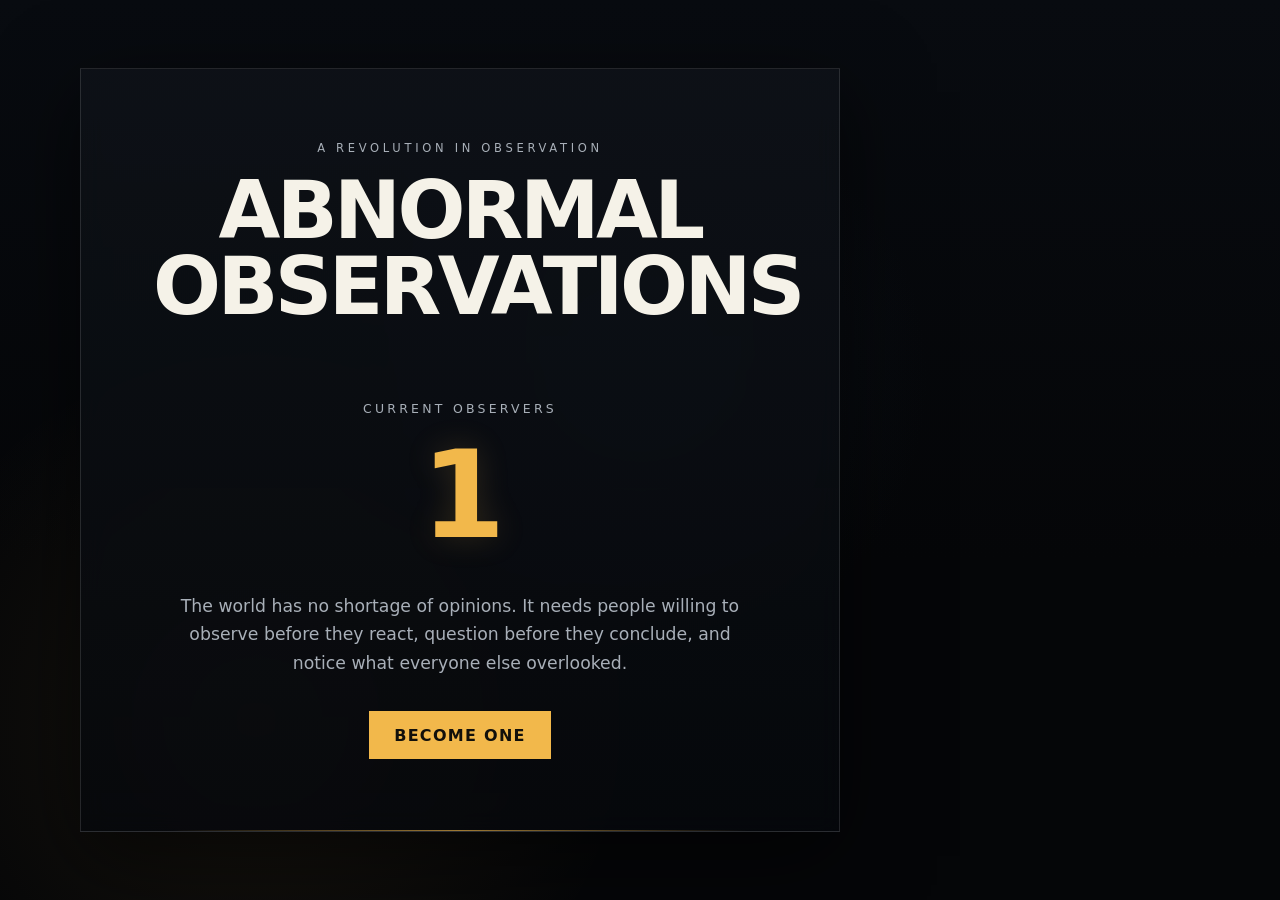
==== index.html @ d32c015a "Initial website" ====
<!doctype html>
<html lang="en">
<head>
  <meta charset="utf-8">
  <meta name="viewport" content="width=device-width, initial-scale=1">
  <meta name="description" content="Abnormal Observations — become one of the Observers.">
  <title>Abnormal Observations</title>
  <link rel="stylesheet" href="styles.css">
</head>
<body>
  <main class="hero">
    <div class="site-shell">
      <section class="hero-card" aria-labelledby="brand-title">
        <p class="eyebrow">A revolution in observation</p>
        <h1 id="brand-title" class="brand">Abnormal<br>Observations</h1>

        <p class="count-label">Current Observers</p>
        <p class="count" data-observer-count>1</p>

        <p class="hero-copy">
          The world has no shortage of opinions. It needs people willing to
          observe before they react, question before they conclude, and notice
          what everyone else overlooked.
        </p>

        <div class="button-row">
          <button class="btn" type="button" data-join>Become One</button>
        </div>

        <div class="observer-result" data-observer-result>
          <div>You are now</div>
          <div class="observer-number">Observer <span data-observer-number></span></div>
          <div class="button-row">
            <a class="btn" href="begin.html">Begin Observing</a>
          </div>
        </div>
      </section>
    </div>
  </main>

  <script src="config.js"></script>
  <script src="app.js"></script>
</body>
</html>
---- styles.css ----
:root {
  --bg: #050608;
  --panel: rgba(12, 16, 22, 0.82);
  --text: #f5f2e8;
  --muted: #a8afb8;
  --accent: #f2b84b;
  --accent-soft: rgba(242, 184, 75, 0.18);
  --line: rgba(255, 255, 255, 0.12);
  --shadow: 0 24px 80px rgba(0, 0, 0, 0.55);
}

* { box-sizing: border-box; }

html { scroll-behavior: smooth; }

body {
  margin: 0;
  min-height: 100vh;
  color: var(--text);
  background:
    radial-gradient(circle at 50% 42%, rgba(25, 47, 70, 0.20), transparent 35%),
    radial-gradient(circle at 20% 80%, rgba(242, 184, 75, 0.08), transparent 30%),
    linear-gradient(180deg, #080b10 0%, var(--bg) 62%);
  font-family: Inter, ui-sans-serif, system-ui, -apple-system, BlinkMacSystemFont, "Segoe UI", sans-serif;
}

body::before {
  content: "";
  position: fixed;
  inset: 0;
  pointer-events: none;
  opacity: 0.18;
  background-image:
    linear-gradient(rgba(255,255,255,0.018) 1px, transparent 1px),
    linear-gradient(90deg, rgba(255,255,255,0.018) 1px, transparent 1px);
  background-size: 42px 42px;
  mask-image: linear-gradient(to bottom, black, transparent 84%);
}

a { color: inherit; }

.site-shell {
  width: min(1120px, calc(100% - 32px));
  margin: 0 auto;
}

.hero {
  min-height: 100vh;
  display: grid;
  place-items: center;
  text-align: center;
  padding: 48px 0;
}

.hero-card {
  width: min(760px, 100%);
  padding: clamp(28px, 6vw, 72px);
  border: 1px solid var(--line);
  background: linear-gradient(180deg, rgba(14,18,24,0.86), rgba(6,8,12,0.82));
  box-shadow: var(--shadow);
  backdrop-filter: blur(12px);
  position: relative;
  overflow: hidden;
}

.hero-card::after {
  content: "";
  position: absolute;
  inset: auto 12% 0;
  height: 1px;
  background: linear-gradient(90deg, transparent, var(--accent), transparent);
  opacity: 0.65;
}

.eyebrow {
  margin: 0 0 18px;
  text-transform: uppercase;
  letter-spacing: 0.32em;
  font-size: 0.72rem;
  color: var(--muted);
}

.brand {
  margin: 0;
  font-size: clamp(2.1rem, 8vw, 5rem);
  line-height: 0.95;
  letter-spacing: -0.045em;
  text-transform: uppercase;
}

.count-label {
  margin: clamp(46px, 8vw, 76px) 0 8px;
  color: var(--muted);
  letter-spacing: 0.26em;
  text-transform: uppercase;
  font-size: 0.78rem;
}

.count {
  margin: 0;
  font-variant-numeric: tabular-nums;
  font-size: clamp(3.5rem, 13vw, 7.6rem);
  font-weight: 800;
  letter-spacing: -0.055em;
  color: var(--accent);
  text-shadow: 0 0 32px rgba(242, 184, 75, 0.17);
}

.hero-copy {
  width: min(560px, 100%);
  margin: 26px auto 0;
  line-height: 1.65;
  color: var(--muted);
  font-size: clamp(0.98rem, 2vw, 1.08rem);
}

.button-row {
  display: flex;
  flex-wrap: wrap;
  justify-content: center;
  gap: 12px;
  margin-top: 34px;
}

.btn {
  appearance: none;
  border: 1px solid var(--accent);
  background: var(--accent);
  color: #12100b;
  min-height: 48px;
  padding: 13px 24px;
  font: inherit;
  font-weight: 800;
  letter-spacing: 0.08em;
  text-transform: uppercase;
  cursor: pointer;
  text-decoration: none;
  transition: transform .18s ease, box-shadow .18s ease, background .18s ease;
}

.btn:hover {
  transform: translateY(-2px);
  box-shadow: 0 12px 30px rgba(242, 184, 75, 0.18);
}

.btn.secondary {
  color: var(--text);
  background: transparent;
  border-color: var(--line);
}

.observer-result {
  display: none;
  margin-top: 28px;
  padding: 20px;
  border: 1px solid var(--line);
  background: var(--accent-soft);
}

.observer-result.show { display: block; }

.observer-number {
  color: var(--accent);
  font-size: 1.35rem;
  font-weight: 800;
}

.topbar {
  position: sticky;
  top: 0;
  z-index: 20;
  border-bottom: 1px solid var(--line);
  background: rgba(5, 6, 8, 0.82);
  backdrop-filter: blur(12px);
}

.nav {
  min-height: 64px;
  display: flex;
  align-items: center;
  justify-content: space-between;
  gap: 16px;
}

.nav-brand {
  font-weight: 900;
  letter-spacing: -0.02em;
  text-decoration: none;
}

.nav-links {
  display: flex;
  gap: 18px;
  font-size: 0.9rem;
  color: var(--muted);
}

.nav-links a { text-decoration: none; }
.nav-links a:hover { color: var(--text); }

.page {
  padding: 64px 0 96px;
}

.page h1 {
  font-size: clamp(2.4rem, 7vw, 5rem);
  line-height: 0.98;
  letter-spacing: -0.045em;
  margin: 0 0 22px;
}

.lead {
  max-width: 760px;
  color: var(--muted);
  font-size: 1.12rem;
  line-height: 1.7;
}

.video-wrap {
  margin-top: 36px;
  aspect-ratio: 16/9;
  border: 1px solid var(--line);
  background: #000;
  box-shadow: var(--shadow);
  overflow: hidden;
}

.video-placeholder {
  width: 100%;
  height: 100%;
  display: grid;
  place-items: center;
  text-align: center;
  padding: 32px;
  color: var(--muted);
  background:
    radial-gradient(circle at center, rgba(242, 184, 75, 0.10), transparent 36%),
    #050608;
}

.section-title {
  margin-top: 72px;
  margin-bottom: 20px;
  font-size: clamp(1.8rem, 5vw, 3rem);
}

.book-grid {
  display: grid;
  grid-template-columns: repeat(2, minmax(0, 1fr));
  gap: 18px;
  margin-top: 30px;
}

.book-card {
  padding: 28px;
  border: 1px solid var(--line);
  background: var(--panel);
}

.book-card .kicker {
  color: var(--accent);
  text-transform: uppercase;
  letter-spacing: 0.18em;
  font-size: 0.7rem;
}

.book-card h2 {
  margin: 11px 0 8px;
  font-size: 1.55rem;
}

.book-card p {
  color: var(--muted);
  line-height: 1.6;
  min-height: 76px;
}

.book-card a {
  display: inline-block;
  margin-top: 8px;
  color: var(--accent);
  font-weight: 800;
  text-decoration: none;
}

.footer {
  padding: 30px 0 56px;
  border-top: 1px solid var(--line);
  color: var(--muted);
  text-align: center;
  font-size: 0.88rem;
}

@media (max-width: 720px) {
  .book-grid { grid-template-columns: 1fr; }
  .nav-links { display: none; }
  .hero-card { padding-inline: 22px; }
}
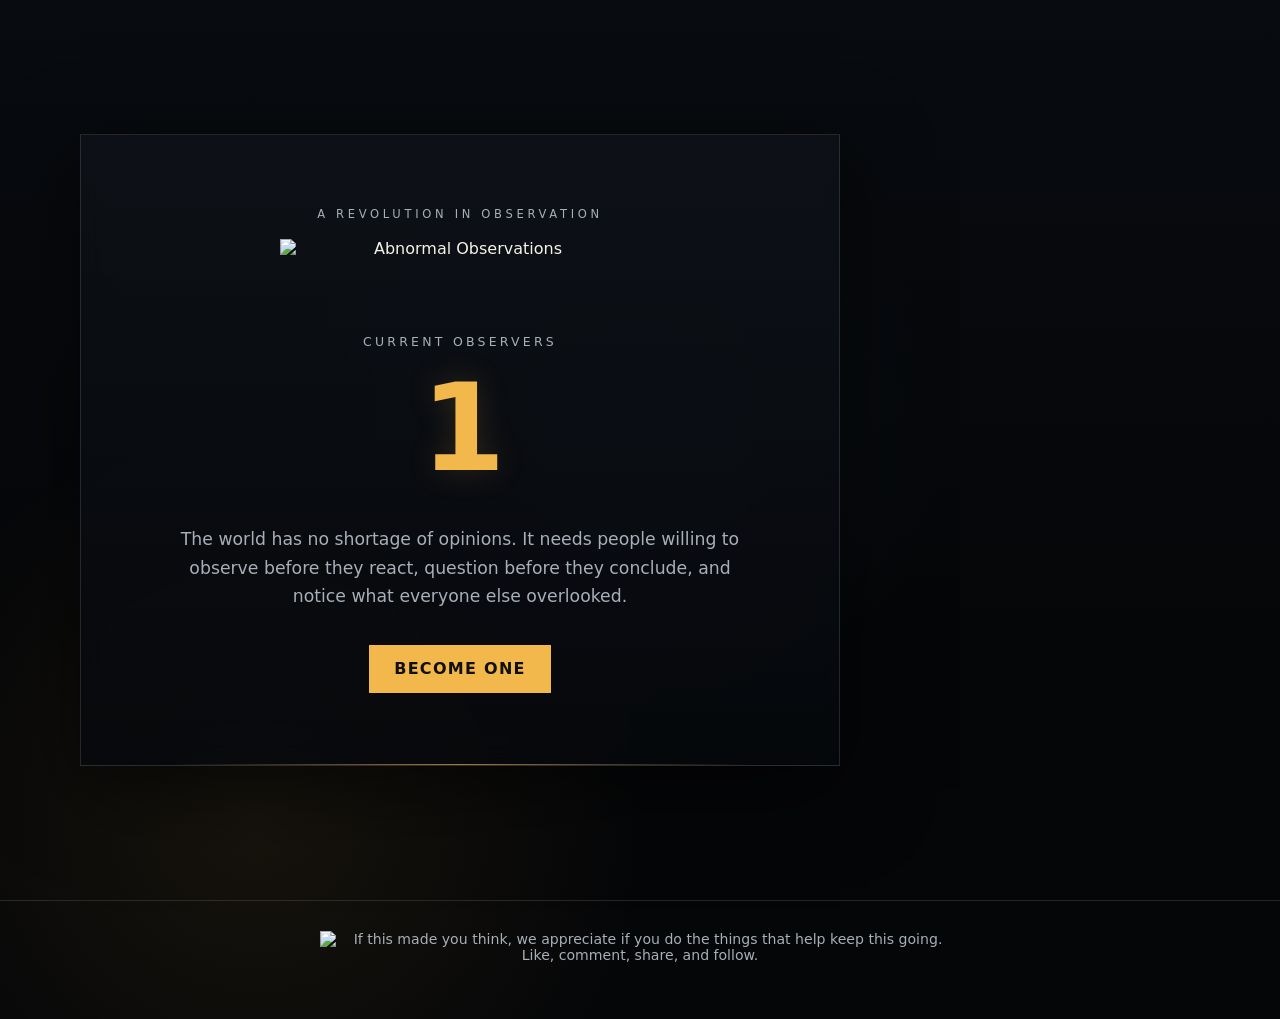
==== commit dea90091: "1" ====
--- a/index.html
+++ b/index.html
@@ -5,6 +5,8 @@
   <meta name="viewport" content="width=device-width, initial-scale=1">
   <meta name="description" content="Abnormal Observations — become one of the Observers.">
   <title>Abnormal Observations</title>
+  <link rel="icon" href="media/ao-logo.png" type="image/png">
+  <link rel="apple-touch-icon" href="media/ao-logo.png">
   <link rel="stylesheet" href="styles.css">
 </head>
 <body>
@@ -12,7 +14,8 @@
     <div class="site-shell">
       <section class="hero-card" aria-labelledby="brand-title">
         <p class="eyebrow">A revolution in observation</p>
-        <h1 id="brand-title" class="brand">Abnormal<br>Observations</h1>
+        <h1 id="brand-title" class="sr-only">Abnormal Observations</h1>
+        <img class="hero-logo" src="media/ao-logo.png" alt="Abnormal Observations">
 
         <p class="count-label">Current Observers</p>
         <p class="count" data-observer-count>1</p>
@@ -38,6 +41,14 @@
     </div>
   </main>
 
+  <footer class="footer">
+    <div class="site-shell footer-inner">
+      <a class="engage-link" data-config-link="youtubeChannelUrl" href="#" aria-label="Support Abnormal Observations on YouTube">
+        <img class="engage-banner" src="media/ao-engage.png" alt="If this made you think, we appreciate if you do the things that help keep this going. Like, comment, share, and follow.">
+      </a>
+    </div>
+  </footer>
+
   <script src="config.js"></script>
   <script src="app.js"></script>
 </body>
--- a/styles.css
+++ b/styles.css
@@ -38,6 +38,42 @@
 }
 
 a { color: inherit; }
+
+.sr-only {
+  position: absolute;
+  width: 1px;
+  height: 1px;
+  padding: 0;
+  margin: -1px;
+  overflow: hidden;
+  clip: rect(0, 0, 0, 0);
+  white-space: nowrap;
+  border: 0;
+}
+
+.hero-logo {
+  display: block;
+  width: min(360px, 88%);
+  margin: 0 auto 8px;
+  height: auto;
+}
+
+.nav-brand {
+  display: inline-flex;
+  align-items: center;
+  text-decoration: none;
+  flex-shrink: 1;
+  min-width: 0;
+}
+
+.nav-logo {
+  display: block;
+  width: auto;
+  height: 38px;
+  max-width: min(220px, 52vw);
+  object-fit: contain;
+  object-position: left center;
+}
 
 .site-shell {
   width: min(1120px, calc(100% - 32px));
@@ -182,12 +218,6 @@
   gap: 16px;
 }
 
-.nav-brand {
-  font-weight: 900;
-  letter-spacing: -0.02em;
-  text-decoration: none;
-}
-
 .nav-links {
   display: flex;
   gap: 18px;
@@ -197,6 +227,59 @@
 
 .nav-links a { text-decoration: none; }
 .nav-links a:hover { color: var(--text); }
+
+.nav-toggle {
+  display: none;
+  align-items: center;
+  justify-content: center;
+  width: 44px;
+  height: 44px;
+  padding: 0;
+  border: 1px solid var(--line);
+  background: transparent;
+  color: var(--text);
+  cursor: pointer;
+  flex-shrink: 0;
+}
+
+.nav-toggle-icon,
+.nav-toggle-icon::before,
+.nav-toggle-icon::after {
+  display: block;
+  width: 18px;
+  height: 2px;
+  background: currentColor;
+  border-radius: 1px;
+  transition: transform 0.2s ease, opacity 0.2s ease;
+}
+
+.nav-toggle-icon {
+  position: relative;
+}
+
+.nav-toggle-icon::before,
+.nav-toggle-icon::after {
+  content: "";
+  position: absolute;
+  left: 0;
+}
+
+.nav-toggle-icon::before { top: -6px; }
+.nav-toggle-icon::after { top: 6px; }
+
+.nav-toggle[aria-expanded="true"] .nav-toggle-icon {
+  background: transparent;
+}
+
+.nav-toggle[aria-expanded="true"] .nav-toggle-icon::before {
+  top: 0;
+  transform: rotate(45deg);
+}
+
+.nav-toggle[aria-expanded="true"] .nav-toggle-icon::after {
+  top: 0;
+  transform: rotate(-45deg);
+}
 
 .page {
   padding: 64px 0 96px;
@@ -283,6 +366,49 @@
   text-decoration: none;
 }
 
+.book-card.is-featured {
+  border-color: rgba(242, 184, 75, 0.42);
+  background:
+    linear-gradient(180deg, rgba(242, 184, 75, 0.08), transparent 42%),
+    var(--panel);
+}
+
+.book-card-links {
+  display: flex;
+  flex-wrap: wrap;
+  gap: 10px 18px;
+  margin-top: 8px;
+}
+
+.free-offer {
+  margin-top: 36px;
+  padding: 28px;
+  border: 1px solid rgba(242, 184, 75, 0.35);
+  background:
+    linear-gradient(180deg, rgba(242, 184, 75, 0.10), rgba(242, 184, 75, 0.03)),
+    var(--panel);
+}
+
+.free-offer-label {
+  margin: 0 0 10px;
+  color: var(--accent);
+  text-transform: uppercase;
+  letter-spacing: 0.18em;
+  font-size: 0.72rem;
+  font-weight: 800;
+}
+
+.free-offer-copy {
+  margin: 0 0 22px;
+  max-width: 620px;
+  color: var(--muted);
+  line-height: 1.65;
+}
+
+.free-offer .btn {
+  width: auto;
+}
+
 .footer {
   padding: 30px 0 56px;
   border-top: 1px solid var(--line);
@@ -291,8 +417,139 @@
   font-size: 0.88rem;
 }
 
+.footer-inner {
+  display: grid;
+  gap: 24px;
+  justify-items: center;
+}
+
+.footer-copy {
+  margin: 0;
+  max-width: 560px;
+}
+
+.engage-link {
+  display: block;
+  width: min(640px, 100%);
+  text-decoration: none;
+  transition: opacity 0.18s ease, transform 0.18s ease;
+}
+
+.engage-link:hover {
+  opacity: 0.92;
+  transform: translateY(-1px);
+}
+
+.engage-banner {
+  display: block;
+  width: 100%;
+  height: auto;
+}
+
 @media (max-width: 720px) {
-  .book-grid { grid-template-columns: 1fr; }
-  .nav-links { display: none; }
-  .hero-card { padding-inline: 22px; }
-}
+  .site-shell {
+    width: min(1120px, calc(100% - 24px));
+  }
+
+  .hero {
+    padding: 32px 0;
+  }
+
+  .hero-card {
+    padding-inline: 22px;
+  }
+
+  .page {
+    padding: 40px 0 64px;
+  }
+
+  .lead {
+    font-size: 1rem;
+  }
+
+  .section-title {
+    margin-top: 48px;
+  }
+
+  .book-grid {
+    grid-template-columns: 1fr;
+  }
+
+  .book-card {
+    padding: 22px;
+  }
+
+  .book-card p {
+    min-height: 0;
+  }
+
+  .footer {
+    padding: 24px 0 40px;
+  }
+
+  .nav {
+    flex-wrap: wrap;
+    min-height: 56px;
+    padding-block: 8px;
+  }
+
+  .nav-brand {
+    flex: 1;
+    min-width: 0;
+  }
+
+  .nav-logo {
+    height: 32px;
+    max-width: min(180px, 48vw);
+  }
+
+  .hero-logo {
+    width: min(280px, 92%);
+  }
+
+  .nav-toggle {
+    display: inline-flex;
+  }
+
+  .nav-links {
+    display: none;
+    width: 100%;
+    flex-direction: column;
+    align-items: stretch;
+    gap: 0;
+    padding: 8px 0 4px;
+    border-top: 1px solid var(--line);
+    margin-top: 4px;
+  }
+
+  .nav-links.is-open {
+    display: flex;
+  }
+
+  .nav-links a {
+    padding: 14px 0;
+    border-bottom: 1px solid var(--line);
+  }
+
+  .nav-links a:last-child {
+    border-bottom: 0;
+  }
+
+  .button-row .btn {
+    width: 100%;
+    text-align: center;
+  }
+
+  .free-offer {
+    padding: 22px;
+  }
+
+  .free-offer .btn {
+    width: 100%;
+  }
+
+  .book-card-links {
+    flex-direction: column;
+    gap: 8px;
+  }
+}
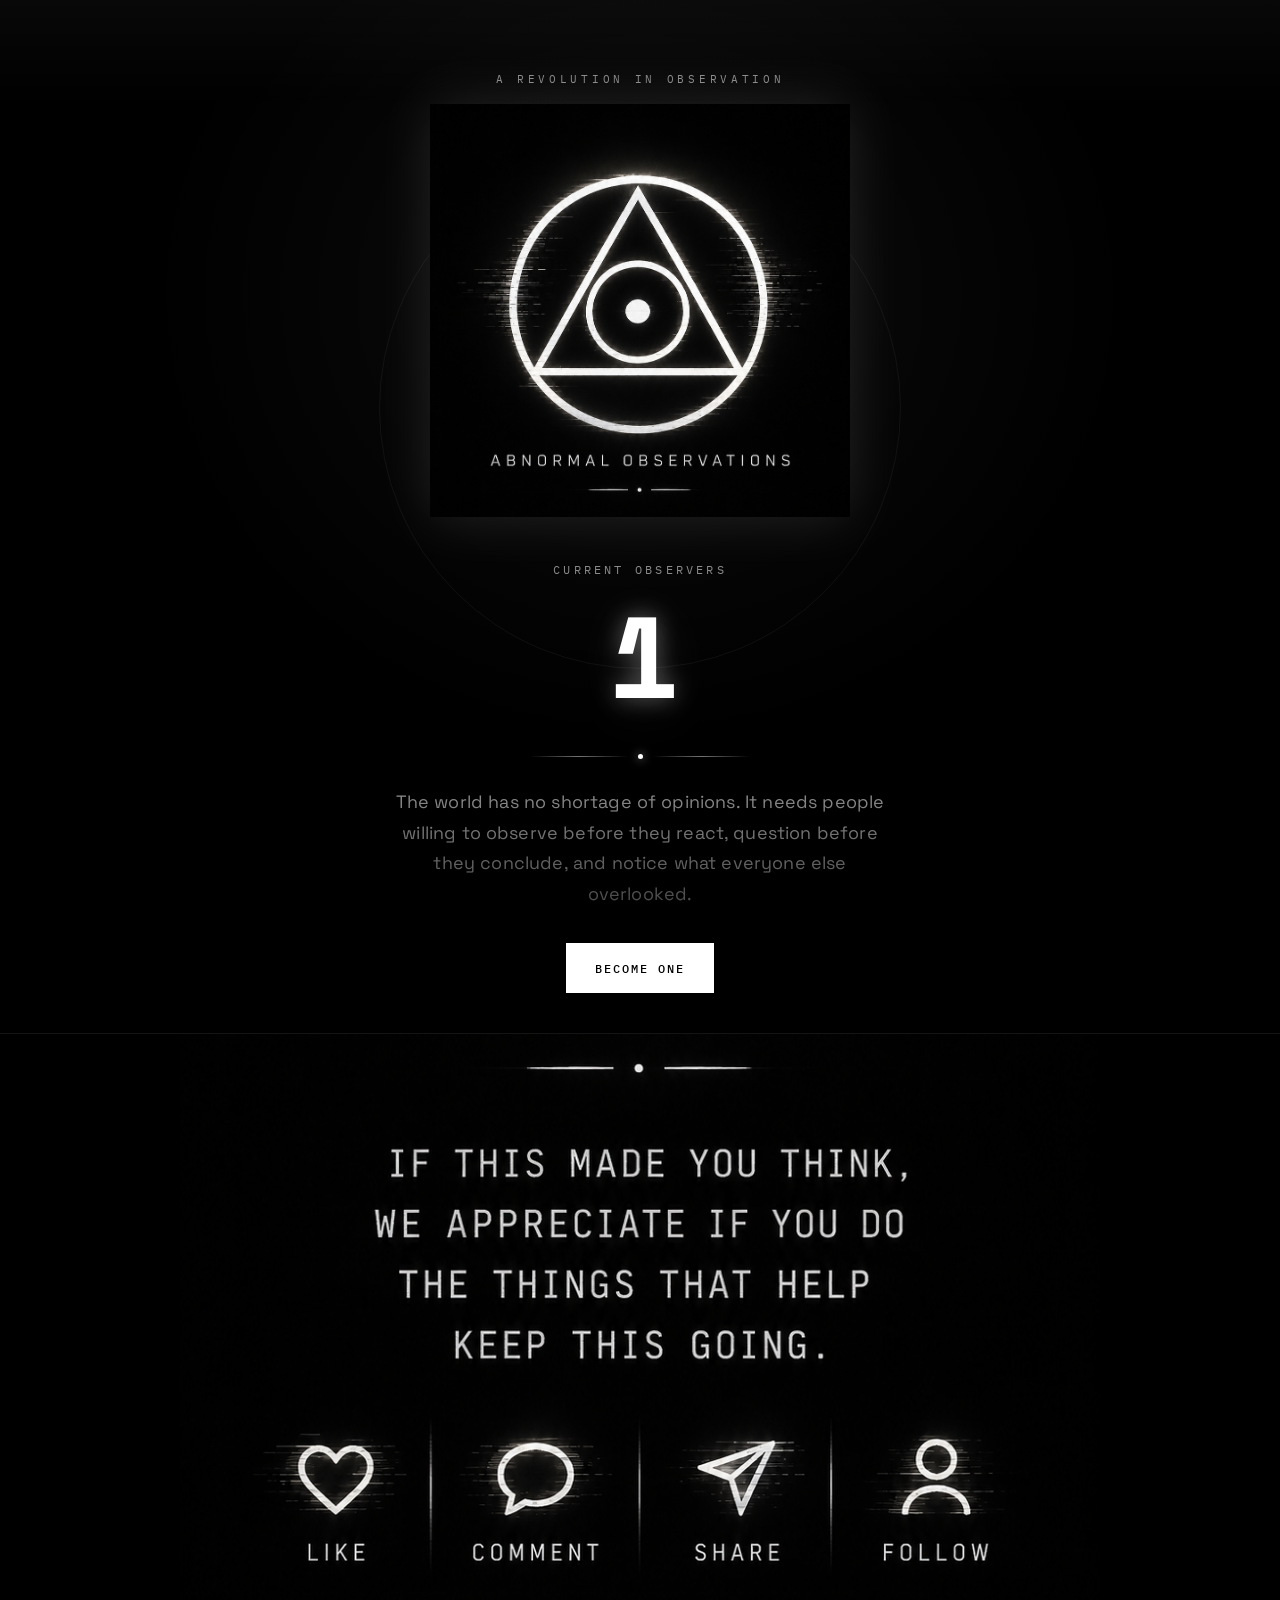
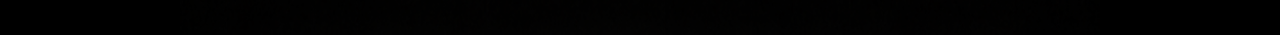
==== commit 8345fc9e: "Rebuild site visual identity to match the monochrome glitch brand. Co-authored-by: Cursor <cursorage" ====
--- a/index.html
+++ b/index.html
@@ -7,47 +7,57 @@
   <title>Abnormal Observations</title>
   <link rel="icon" href="media/ao-logo.png" type="image/png">
   <link rel="apple-touch-icon" href="media/ao-logo.png">
+  <link rel="preconnect" href="https://fonts.googleapis.com">
+  <link rel="preconnect" href="https://fonts.gstatic.com" crossorigin>
+  <link href="https://fonts.googleapis.com/css2?family=IBM+Plex+Mono:wght@400;500&family=Space+Grotesk:wght@400;500;600;700&display=swap" rel="stylesheet">
   <link rel="stylesheet" href="styles.css">
 </head>
-<body>
+<body class="page-home">
+  <div class="noise" aria-hidden="true"></div>
+  <div class="scanlines" aria-hidden="true"></div>
+
   <main class="hero">
-    <div class="site-shell">
-      <section class="hero-card" aria-labelledby="brand-title">
-        <p class="eyebrow">A revolution in observation</p>
-        <h1 id="brand-title" class="sr-only">Abnormal Observations</h1>
+    <div class="hero-stage">
+      <p class="eyebrow reveal">A revolution in observation</p>
+
+      <h1 id="brand-title" class="sr-only">Abnormal Observations</h1>
+      <div class="hero-logo-wrap reveal">
         <img class="hero-logo" src="media/ao-logo.png" alt="Abnormal Observations">
+      </div>
 
+      <div class="signal-block reveal">
         <p class="count-label">Current Observers</p>
         <p class="count" data-observer-count>1</p>
+        <div class="rule" aria-hidden="true"><span></span></div>
+      </div>
 
-        <p class="hero-copy">
-          The world has no shortage of opinions. It needs people willing to
-          observe before they react, question before they conclude, and notice
-          what everyone else overlooked.
-        </p>
+      <p class="hero-copy reveal">
+        The world has no shortage of opinions. It needs people willing to
+        observe before they react, question before they conclude, and notice
+        what everyone else overlooked.
+      </p>
 
-        <div class="button-row">
-          <button class="btn" type="button" data-join>Become One</button>
-        </div>
+      <div class="button-row reveal">
+        <button class="btn" type="button" data-join>Become One</button>
+      </div>
 
-        <div class="observer-result" data-observer-result>
-          <div>You are now</div>
+      <div class="observer-result" data-observer-result>
+        <div class="observer-result-inner">
+          <div class="count-label">Signal acquired</div>
           <div class="observer-number">Observer <span data-observer-number></span></div>
           <div class="button-row">
             <a class="btn" href="begin.html">Begin Observing</a>
           </div>
         </div>
-      </section>
+      </div>
     </div>
   </main>
 
-  <footer class="footer">
-    <div class="site-shell footer-inner">
-      <a class="engage-link" data-config-link="youtubeChannelUrl" href="#" aria-label="Support Abnormal Observations on YouTube">
-        <img class="engage-banner" src="media/ao-engage.png" alt="If this made you think, we appreciate if you do the things that help keep this going. Like, comment, share, and follow.">
-      </a>
-    </div>
-  </footer>
+  <section class="engage-band">
+    <a class="engage-link" data-config-link="youtubeChannelUrl" href="#" aria-label="Support Abnormal Observations on YouTube">
+      <img class="engage-banner" src="media/ao-engage.png" alt="If this made you think, we appreciate if you do the things that help keep this going. Like, comment, share, and follow.">
+    </a>
+  </section>
 
   <script src="config.js"></script>
   <script src="app.js"></script>
--- a/styles.css
+++ b/styles.css
@@ -1,12 +1,13 @@
 :root {
-  --bg: #050608;
-  --panel: rgba(12, 16, 22, 0.82);
-  --text: #f5f2e8;
-  --muted: #a8afb8;
-  --accent: #f2b84b;
-  --accent-soft: rgba(242, 184, 75, 0.18);
-  --line: rgba(255, 255, 255, 0.12);
-  --shadow: 0 24px 80px rgba(0, 0, 0, 0.55);
+  --bg: #000000;
+  --bg-lift: #070707;
+  --panel: #0a0a0a;
+  --text: #f4f4f4;
+  --muted: #8a8a8a;
+  --line: rgba(255, 255, 255, 0.14);
+  --glow: rgba(255, 255, 255, 0.55);
+  --font-display: "Space Grotesk", ui-sans-serif, system-ui, sans-serif;
+  --font-mono: "IBM Plex Mono", ui-monospace, monospace;
 }
 
 * { box-sizing: border-box; }
@@ -18,23 +19,53 @@
   min-height: 100vh;
   color: var(--text);
   background:
-    radial-gradient(circle at 50% 42%, rgba(25, 47, 70, 0.20), transparent 35%),
-    radial-gradient(circle at 20% 80%, rgba(242, 184, 75, 0.08), transparent 30%),
-    linear-gradient(180deg, #080b10 0%, var(--bg) 62%);
-  font-family: Inter, ui-sans-serif, system-ui, -apple-system, BlinkMacSystemFont, "Segoe UI", sans-serif;
-}
-
-body::before {
+    radial-gradient(ellipse 70% 50% at 50% 18%, rgba(255, 255, 255, 0.05), transparent 55%),
+    radial-gradient(ellipse 50% 40% at 80% 90%, rgba(255, 255, 255, 0.03), transparent 50%),
+    var(--bg);
+  font-family: var(--font-display);
+  letter-spacing: 0.01em;
+  overflow-x: hidden;
+}
+
+body::after {
   content: "";
   position: fixed;
   inset: 0;
   pointer-events: none;
-  opacity: 0.18;
-  background-image:
-    linear-gradient(rgba(255,255,255,0.018) 1px, transparent 1px),
-    linear-gradient(90deg, rgba(255,255,255,0.018) 1px, transparent 1px);
-  background-size: 42px 42px;
-  mask-image: linear-gradient(to bottom, black, transparent 84%);
+  z-index: 40;
+  background: linear-gradient(
+    180deg,
+    rgba(255, 255, 255, 0.03),
+    transparent 12%,
+    transparent 88%,
+    rgba(0, 0, 0, 0.45)
+  );
+}
+
+.noise,
+.scanlines {
+  position: fixed;
+  inset: 0;
+  pointer-events: none;
+  z-index: 30;
+}
+
+.noise {
+  opacity: 0.045;
+  background-image: url("data:image/svg+xml,%3Csvg viewBox='0 0 200 200' xmlns='http://www.w3.org/2000/svg'%3E%3Cfilter id='n'%3E%3CfeTurbulence type='fractalNoise' baseFrequency='0.9' numOctaves='4' stitchTiles='stitch'/%3E%3C/filter%3E%3Crect width='100%25' height='100%25' filter='url(%23n)'/%3E%3C/svg%3E");
+  background-size: 180px 180px;
+  mix-blend-mode: soft-light;
+}
+
+.scanlines {
+  opacity: 0.07;
+  background: repeating-linear-gradient(
+    to bottom,
+    transparent 0,
+    transparent 2px,
+    rgba(255, 255, 255, 0.035) 3px,
+    transparent 4px
+  );
 }
 
 a { color: inherit; }
@@ -51,103 +82,185 @@
   border: 0;
 }
 
-.hero-logo {
-  display: block;
-  width: min(360px, 88%);
-  margin: 0 auto 8px;
-  height: auto;
-}
-
-.nav-brand {
-  display: inline-flex;
+.site-shell {
+  width: min(1080px, calc(100% - 40px));
+  margin: 0 auto;
+}
+
+/* Brand mark: circle / triangle / pupil */
+.brand-mark {
+  position: relative;
+  width: 28px;
+  height: 28px;
+  flex-shrink: 0;
+  border: 1.5px solid #fff;
+  border-radius: 50%;
+  box-shadow: 0 0 12px rgba(255, 255, 255, 0.2);
+}
+
+.brand-mark::before {
+  content: "";
+  position: absolute;
+  inset: 4px;
+  clip-path: polygon(50% 8%, 92% 88%, 8% 88%);
+  border: 1.5px solid transparent;
+  background:
+    linear-gradient(#000, #000) padding-box,
+    linear-gradient(#fff, #fff) border-box;
+  box-shadow: inset 0 0 0 1.5px #fff;
+}
+
+.brand-mark::after {
+  content: "";
+  position: absolute;
+  top: 50%;
+  left: 50%;
+  width: 5px;
+  height: 5px;
+  border-radius: 50%;
+  background: #fff;
+  transform: translate(-50%, -35%);
+  box-shadow: 0 0 8px rgba(255, 255, 255, 0.7);
+}
+
+.brand-mark-lg {
+  width: 54px;
+  height: 54px;
+  margin: 0 auto 18px;
+}
+
+.brand-mark-lg::after {
+  width: 8px;
+  height: 8px;
+}
+
+.rule {
+  display: flex;
   align-items: center;
-  text-decoration: none;
-  flex-shrink: 1;
-  min-width: 0;
-}
-
-.nav-logo {
-  display: block;
-  width: auto;
-  height: 38px;
-  max-width: min(220px, 52vw);
-  object-fit: contain;
-  object-position: left center;
-}
-
-.site-shell {
-  width: min(1120px, calc(100% - 32px));
-  margin: 0 auto;
+  justify-content: center;
+  gap: 10px;
+  width: min(220px, 50%);
+  margin: 22px auto 0;
+}
+
+.rule::before,
+.rule::after {
+  content: "";
+  flex: 1;
+  height: 1px;
+  background: linear-gradient(90deg, transparent, rgba(255, 255, 255, 0.45), transparent);
+}
+
+.rule span {
+  width: 5px;
+  height: 5px;
+  border-radius: 50%;
+  background: #fff;
+  box-shadow: 0 0 10px rgba(255, 255, 255, 0.65);
+}
+
+.rule-left {
+  margin-left: 0;
+  margin-right: auto;
+  justify-content: flex-start;
+}
+
+.rule-left::before { display: none; }
+.rule-left::after {
+  background: linear-gradient(90deg, rgba(255, 255, 255, 0.45), transparent);
+}
+
+.eyebrow {
+  margin: 0 0 18px;
+  text-transform: uppercase;
+  letter-spacing: 0.34em;
+  font-family: var(--font-mono);
+  font-size: 0.68rem;
+  color: var(--muted);
+}
+
+/* ——— Home hero ——— */
+.page-home {
+  display: flex;
+  flex-direction: column;
+  min-height: 100vh;
 }
 
 .hero {
-  min-height: 100vh;
+  flex: 1;
   display: grid;
   place-items: center;
   text-align: center;
-  padding: 48px 0;
-}
-
-.hero-card {
-  width: min(760px, 100%);
-  padding: clamp(28px, 6vw, 72px);
-  border: 1px solid var(--line);
-  background: linear-gradient(180deg, rgba(14,18,24,0.86), rgba(6,8,12,0.82));
-  box-shadow: var(--shadow);
-  backdrop-filter: blur(12px);
-  position: relative;
-  overflow: hidden;
-}
-
-.hero-card::after {
+  padding: clamp(48px, 8vh, 96px) 20px 40px;
+  position: relative;
+}
+
+.hero::before {
   content: "";
   position: absolute;
-  inset: auto 12% 0;
-  height: 1px;
-  background: linear-gradient(90deg, transparent, var(--accent), transparent);
-  opacity: 0.65;
-}
-
-.eyebrow {
-  margin: 0 0 18px;
+  width: min(520px, 80vw);
+  height: min(520px, 80vw);
+  border-radius: 50%;
+  border: 1px solid rgba(255, 255, 255, 0.05);
+  top: 42%;
+  left: 50%;
+  transform: translate(-50%, -55%);
+  pointer-events: none;
+  animation: pulse-ring 7s ease-in-out infinite;
+}
+
+.hero-stage {
+  width: min(720px, 100%);
+  position: relative;
+  z-index: 1;
+}
+
+.hero-logo-wrap {
+  position: relative;
+  margin: 0 auto;
+  width: min(420px, 92%);
+  filter: drop-shadow(0 0 28px rgba(255, 255, 255, 0.12));
+  animation: logo-breathe 5.5s ease-in-out infinite;
+}
+
+.hero-logo {
+  display: block;
+  width: 100%;
+  height: auto;
+}
+
+.signal-block {
+  margin-top: clamp(28px, 5vh, 48px);
+}
+
+.count-label {
+  margin: 0 0 8px;
+  color: var(--muted);
+  letter-spacing: 0.28em;
   text-transform: uppercase;
-  letter-spacing: 0.32em;
+  font-family: var(--font-mono);
   font-size: 0.72rem;
-  color: var(--muted);
-}
-
-.brand {
-  margin: 0;
-  font-size: clamp(2.1rem, 8vw, 5rem);
-  line-height: 0.95;
-  letter-spacing: -0.045em;
-  text-transform: uppercase;
-}
-
-.count-label {
-  margin: clamp(46px, 8vw, 76px) 0 8px;
-  color: var(--muted);
-  letter-spacing: 0.26em;
-  text-transform: uppercase;
-  font-size: 0.78rem;
 }
 
 .count {
   margin: 0;
   font-variant-numeric: tabular-nums;
-  font-size: clamp(3.5rem, 13vw, 7.6rem);
-  font-weight: 800;
-  letter-spacing: -0.055em;
-  color: var(--accent);
-  text-shadow: 0 0 32px rgba(242, 184, 75, 0.17);
+  font-size: clamp(3.8rem, 14vw, 7.2rem);
+  font-weight: 700;
+  letter-spacing: -0.06em;
+  color: #fff;
+  text-shadow:
+    0 0 24px rgba(255, 255, 255, 0.35),
+    0 0 60px rgba(255, 255, 255, 0.12);
+  animation: count-glitch 6s steps(1) infinite;
 }
 
 .hero-copy {
-  width: min(560px, 100%);
-  margin: 26px auto 0;
-  line-height: 1.65;
-  color: var(--muted);
-  font-size: clamp(0.98rem, 2vw, 1.08rem);
+  width: min(520px, 100%);
+  margin: 28px auto 0;
+  line-height: 1.7;
+  color: var(--muted);
+  font-size: clamp(1rem, 2.1vw, 1.12rem);
 }
 
 .button-row {
@@ -158,25 +271,37 @@
   margin-top: 34px;
 }
 
+.button-row-start {
+  justify-content: flex-start;
+}
+
 .btn {
   appearance: none;
-  border: 1px solid var(--accent);
-  background: var(--accent);
-  color: #12100b;
-  min-height: 48px;
-  padding: 13px 24px;
-  font: inherit;
-  font-weight: 800;
-  letter-spacing: 0.08em;
+  border: 1px solid #fff;
+  background: #fff;
+  color: #000;
+  min-height: 50px;
+  padding: 14px 28px;
+  font-family: var(--font-mono);
+  font-size: 0.78rem;
+  font-weight: 500;
+  letter-spacing: 0.16em;
   text-transform: uppercase;
   cursor: pointer;
   text-decoration: none;
-  transition: transform .18s ease, box-shadow .18s ease, background .18s ease;
+  position: relative;
+  transition: transform 0.18s ease, box-shadow 0.18s ease, background 0.18s ease, color 0.18s ease;
 }
 
 .btn:hover {
   transform: translateY(-2px);
-  box-shadow: 0 12px 30px rgba(242, 184, 75, 0.18);
+  box-shadow:
+    0 0 0 1px #fff,
+    0 0 28px rgba(255, 255, 255, 0.28);
+}
+
+.btn:active {
+  transform: translateY(0);
 }
 
 .btn.secondary {
@@ -185,48 +310,105 @@
   border-color: var(--line);
 }
 
+.btn.secondary:hover {
+  border-color: #fff;
+  background: rgba(255, 255, 255, 0.04);
+  box-shadow: 0 0 20px rgba(255, 255, 255, 0.12);
+}
+
 .observer-result {
   display: none;
   margin-top: 28px;
-  padding: 20px;
-  border: 1px solid var(--line);
-  background: var(--accent-soft);
 }
 
 .observer-result.show { display: block; }
 
+.observer-result-inner {
+  padding: 24px;
+  border: 1px solid rgba(255, 255, 255, 0.22);
+  background: linear-gradient(180deg, rgba(255, 255, 255, 0.06), transparent);
+  box-shadow: inset 0 0 40px rgba(255, 255, 255, 0.03);
+}
+
 .observer-number {
-  color: var(--accent);
-  font-size: 1.35rem;
-  font-weight: 800;
-}
-
+  color: #fff;
+  font-size: 1.45rem;
+  font-weight: 700;
+  letter-spacing: 0.04em;
+  text-shadow: 0 0 18px rgba(255, 255, 255, 0.35);
+}
+
+/* ——— Nav ——— */
 .topbar {
   position: sticky;
   top: 0;
-  z-index: 20;
-  border-bottom: 1px solid var(--line);
-  background: rgba(5, 6, 8, 0.82);
-  backdrop-filter: blur(12px);
+  z-index: 50;
+  border-bottom: 1px solid rgba(255, 255, 255, 0.08);
+  background: rgba(0, 0, 0, 0.78);
+  backdrop-filter: blur(14px);
 }
 
 .nav {
-  min-height: 64px;
+  min-height: 68px;
   display: flex;
   align-items: center;
   justify-content: space-between;
   gap: 16px;
 }
 
+.nav-brand {
+  display: inline-flex;
+  align-items: center;
+  gap: 12px;
+  text-decoration: none;
+  min-width: 0;
+}
+
+.nav-wordmark {
+  font-family: var(--font-mono);
+  font-size: 0.68rem;
+  letter-spacing: 0.22em;
+  text-transform: uppercase;
+  white-space: nowrap;
+  overflow: hidden;
+  text-overflow: ellipsis;
+}
+
 .nav-links {
   display: flex;
-  gap: 18px;
-  font-size: 0.9rem;
-  color: var(--muted);
-}
-
-.nav-links a { text-decoration: none; }
-.nav-links a:hover { color: var(--text); }
+  gap: 22px;
+  font-family: var(--font-mono);
+  font-size: 0.72rem;
+  letter-spacing: 0.16em;
+  text-transform: uppercase;
+  color: var(--muted);
+}
+
+.nav-links a {
+  text-decoration: none;
+  position: relative;
+  padding: 6px 0;
+}
+
+.nav-links a::after {
+  content: "";
+  position: absolute;
+  left: 0;
+  right: 0;
+  bottom: 0;
+  height: 1px;
+  background: #fff;
+  transform: scaleX(0);
+  transition: transform 0.2s ease;
+}
+
+.nav-links a:hover {
+  color: #fff;
+}
+
+.nav-links a:hover::after {
+  transform: scaleX(1);
+}
 
 .nav-toggle {
   display: none;
@@ -247,15 +429,12 @@
 .nav-toggle-icon::after {
   display: block;
   width: 18px;
-  height: 2px;
+  height: 1.5px;
   background: currentColor;
-  border-radius: 1px;
   transition: transform 0.2s ease, opacity 0.2s ease;
 }
 
-.nav-toggle-icon {
-  position: relative;
-}
+.nav-toggle-icon { position: relative; }
 
 .nav-toggle-icon::before,
 .nav-toggle-icon::after {
@@ -267,45 +446,67 @@
 .nav-toggle-icon::before { top: -6px; }
 .nav-toggle-icon::after { top: 6px; }
 
-.nav-toggle[aria-expanded="true"] .nav-toggle-icon {
-  background: transparent;
-}
-
+.nav-toggle[aria-expanded="true"] .nav-toggle-icon { background: transparent; }
 .nav-toggle[aria-expanded="true"] .nav-toggle-icon::before {
   top: 0;
   transform: rotate(45deg);
 }
-
 .nav-toggle[aria-expanded="true"] .nav-toggle-icon::after {
   top: 0;
   transform: rotate(-45deg);
 }
 
+/* ——— Interior pages ——— */
 .page {
-  padding: 64px 0 96px;
+  padding: 64px 0 88px;
+  position: relative;
+  z-index: 1;
 }
 
 .page h1 {
-  font-size: clamp(2.4rem, 7vw, 5rem);
+  font-size: clamp(2.4rem, 7vw, 4.6rem);
   line-height: 0.98;
-  letter-spacing: -0.045em;
-  margin: 0 0 22px;
+  letter-spacing: -0.04em;
+  margin: 0 0 8px;
+  text-shadow: 0 0 40px rgba(255, 255, 255, 0.08);
 }
 
 .lead {
-  max-width: 760px;
-  color: var(--muted);
-  font-size: 1.12rem;
-  line-height: 1.7;
+  max-width: 640px;
+  color: var(--muted);
+  font-size: 1.08rem;
+  line-height: 1.75;
+  margin-top: 22px;
+}
+
+.lead em {
+  color: #fff;
+  font-style: normal;
+  letter-spacing: 0.04em;
 }
 
 .video-wrap {
-  margin-top: 36px;
+  margin-top: 40px;
   aspect-ratio: 16/9;
   border: 1px solid var(--line);
   background: #000;
-  box-shadow: var(--shadow);
   overflow: hidden;
+  position: relative;
+  box-shadow: 0 0 0 1px rgba(255, 255, 255, 0.03), 0 30px 80px rgba(0, 0, 0, 0.65);
+}
+
+.video-wrap::before {
+  content: "";
+  position: absolute;
+  inset: 0;
+  pointer-events: none;
+  background: repeating-linear-gradient(
+    to bottom,
+    transparent,
+    transparent 3px,
+    rgba(255, 255, 255, 0.02) 4px
+  );
+  z-index: 1;
 }
 
 .video-placeholder {
@@ -316,86 +517,140 @@
   text-align: center;
   padding: 32px;
   color: var(--muted);
+  font-family: var(--font-mono);
+  font-size: 0.82rem;
+  letter-spacing: 0.08em;
+  line-height: 1.7;
   background:
-    radial-gradient(circle at center, rgba(242, 184, 75, 0.10), transparent 36%),
-    #050608;
+    radial-gradient(circle at center, rgba(255, 255, 255, 0.06), transparent 42%),
+    #000;
+}
+
+.video-placeholder strong {
+  color: #fff;
+  letter-spacing: 0.18em;
+  text-transform: uppercase;
+  font-weight: 500;
 }
 
 .section-title {
   margin-top: 72px;
-  margin-bottom: 20px;
-  font-size: clamp(1.8rem, 5vw, 3rem);
+  margin-bottom: 12px;
+  font-size: clamp(1.7rem, 4.5vw, 2.6rem);
+  letter-spacing: -0.03em;
 }
 
 .book-grid {
   display: grid;
   grid-template-columns: repeat(2, minmax(0, 1fr));
-  gap: 18px;
-  margin-top: 30px;
+  gap: 16px;
+  margin-top: 36px;
 }
 
 .book-card {
   padding: 28px;
   border: 1px solid var(--line);
-  background: var(--panel);
+  background: linear-gradient(165deg, rgba(255, 255, 255, 0.035), transparent 55%), var(--panel);
+  position: relative;
+  transition: border-color 0.2s ease, transform 0.2s ease, box-shadow 0.2s ease;
+}
+
+.book-card::before {
+  content: "";
+  position: absolute;
+  top: 0;
+  left: 18px;
+  right: 18px;
+  height: 1px;
+  background: linear-gradient(90deg, transparent, rgba(255, 255, 255, 0.35), transparent);
+  opacity: 0.5;
+}
+
+.book-card:hover {
+  border-color: rgba(255, 255, 255, 0.35);
+  transform: translateY(-3px);
+  box-shadow: 0 18px 40px rgba(0, 0, 0, 0.45), 0 0 24px rgba(255, 255, 255, 0.05);
 }
 
 .book-card .kicker {
-  color: var(--accent);
+  color: var(--muted);
   text-transform: uppercase;
-  letter-spacing: 0.18em;
-  font-size: 0.7rem;
+  letter-spacing: 0.2em;
+  font-family: var(--font-mono);
+  font-size: 0.66rem;
 }
 
 .book-card h2 {
-  margin: 11px 0 8px;
+  margin: 14px 0 10px;
   font-size: 1.55rem;
+  letter-spacing: -0.02em;
 }
 
 .book-card p {
   color: var(--muted);
-  line-height: 1.6;
-  min-height: 76px;
+  line-height: 1.65;
+  min-height: 72px;
+  margin: 0 0 18px;
 }
 
 .book-card a {
   display: inline-block;
-  margin-top: 8px;
-  color: var(--accent);
-  font-weight: 800;
+  color: #fff;
+  font-family: var(--font-mono);
+  font-size: 0.72rem;
+  font-weight: 500;
+  letter-spacing: 0.12em;
+  text-transform: uppercase;
   text-decoration: none;
+  border-bottom: 1px solid rgba(255, 255, 255, 0.28);
+  padding-bottom: 2px;
+}
+
+.book-card a:hover {
+  border-bottom-color: #fff;
+  text-shadow: 0 0 12px rgba(255, 255, 255, 0.35);
 }
 
 .book-card.is-featured {
-  border-color: rgba(242, 184, 75, 0.42);
+  border-color: rgba(255, 255, 255, 0.32);
   background:
-    linear-gradient(180deg, rgba(242, 184, 75, 0.08), transparent 42%),
+    linear-gradient(165deg, rgba(255, 255, 255, 0.08), transparent 50%),
     var(--panel);
+  box-shadow: inset 0 0 40px rgba(255, 255, 255, 0.03);
 }
 
 .book-card-links {
   display: flex;
   flex-wrap: wrap;
-  gap: 10px 18px;
-  margin-top: 8px;
+  gap: 10px 20px;
 }
 
 .free-offer {
   margin-top: 36px;
   padding: 28px;
-  border: 1px solid rgba(242, 184, 75, 0.35);
+  border: 1px solid rgba(255, 255, 255, 0.22);
   background:
-    linear-gradient(180deg, rgba(242, 184, 75, 0.10), rgba(242, 184, 75, 0.03)),
+    linear-gradient(160deg, rgba(255, 255, 255, 0.07), transparent 48%),
     var(--panel);
+  position: relative;
+}
+
+.free-offer::after {
+  content: "";
+  position: absolute;
+  inset: auto 10% 0;
+  height: 1px;
+  background: linear-gradient(90deg, transparent, rgba(255, 255, 255, 0.5), transparent);
 }
 
 .free-offer-label {
   margin: 0 0 10px;
-  color: var(--accent);
+  color: #fff;
   text-transform: uppercase;
-  letter-spacing: 0.18em;
-  font-size: 0.72rem;
-  font-weight: 800;
+  letter-spacing: 0.22em;
+  font-family: var(--font-mono);
+  font-size: 0.68rem;
+  font-weight: 500;
 }
 
 .free-offer-copy {
@@ -405,58 +660,128 @@
   line-height: 1.65;
 }
 
+.free-offer-copy em {
+  color: #fff;
+  font-style: normal;
+}
+
 .free-offer .btn {
   width: auto;
 }
 
-.footer {
-  padding: 30px 0 56px;
-  border-top: 1px solid var(--line);
-  color: var(--muted);
-  text-align: center;
-  font-size: 0.88rem;
-}
-
-.footer-inner {
-  display: grid;
-  gap: 24px;
-  justify-items: center;
-}
-
-.footer-copy {
+/* ——— Engage band (seamless with PNG black) ——— */
+.engage-band {
+  position: relative;
+  z-index: 1;
+  width: 100%;
+  background: #000;
   margin: 0;
-  max-width: 560px;
+  padding: 0;
+  border-top: 1px solid rgba(255, 255, 255, 0.08);
 }
 
 .engage-link {
   display: block;
-  width: min(640px, 100%);
+  width: 100%;
+  max-width: 920px;
+  margin: 0 auto;
   text-decoration: none;
-  transition: opacity 0.18s ease, transform 0.18s ease;
+  transition: filter 0.25s ease, opacity 0.25s ease;
 }
 
 .engage-link:hover {
-  opacity: 0.92;
-  transform: translateY(-1px);
+  filter: brightness(1.08);
 }
 
 .engage-banner {
   display: block;
   width: 100%;
   height: auto;
+  vertical-align: top;
+}
+
+.footer {
+  position: relative;
+  z-index: 1;
+  padding: 28px 0 48px;
+  background: #000;
+  color: var(--muted);
+  text-align: center;
+  font-family: var(--font-mono);
+  font-size: 0.72rem;
+  letter-spacing: 0.12em;
+}
+
+.footer .rule {
+  margin-bottom: 18px;
+}
+
+.footer-copy {
+  margin: 0 auto;
+  max-width: 520px;
+  line-height: 1.7;
+}
+
+/* Motion */
+.reveal {
+  animation: rise-in 0.9s ease both;
+}
+
+.hero-logo-wrap.reveal { animation-delay: 0.08s; }
+.signal-block.reveal { animation-delay: 0.18s; }
+.hero-copy.reveal { animation-delay: 0.28s; }
+.button-row.reveal { animation-delay: 0.38s; }
+
+@keyframes rise-in {
+  from {
+    opacity: 0;
+    transform: translateY(14px);
+  }
+  to {
+    opacity: 1;
+    transform: translateY(0);
+  }
+}
+
+@keyframes logo-breathe {
+  0%, 100% { filter: drop-shadow(0 0 22px rgba(255, 255, 255, 0.1)); }
+  50% { filter: drop-shadow(0 0 36px rgba(255, 255, 255, 0.22)); }
+}
+
+@keyframes pulse-ring {
+  0%, 100% { opacity: 0.35; transform: translate(-50%, -55%) scale(1); }
+  50% { opacity: 0.7; transform: translate(-50%, -55%) scale(1.04); }
+}
+
+@keyframes count-glitch {
+  0%, 92%, 100% {
+    transform: none;
+    text-shadow:
+      0 0 24px rgba(255, 255, 255, 0.35),
+      0 0 60px rgba(255, 255, 255, 0.12);
+  }
+  93% {
+    transform: translate(-2px, 1px);
+    text-shadow: 2px 0 rgba(255, 255, 255, 0.5), -2px 0 rgba(180, 180, 180, 0.4);
+  }
+  95% {
+    transform: translate(2px, -1px);
+    text-shadow: -2px 0 rgba(255, 255, 255, 0.45), 2px 0 rgba(160, 160, 160, 0.35);
+  }
+  97% { transform: none; }
 }
 
 @media (max-width: 720px) {
   .site-shell {
-    width: min(1120px, calc(100% - 24px));
+    width: min(1080px, calc(100% - 28px));
   }
 
   .hero {
-    padding: 32px 0;
-  }
-
-  .hero-card {
-    padding-inline: 22px;
+    padding: 36px 16px 28px;
+  }
+
+  .hero-logo-wrap {
+    width: min(340px, 96%);
   }
 
   .page {
@@ -483,13 +808,9 @@
     min-height: 0;
   }
 
-  .footer {
-    padding: 24px 0 40px;
-  }
-
   .nav {
     flex-wrap: wrap;
-    min-height: 56px;
+    min-height: 60px;
     padding-block: 8px;
   }
 
@@ -498,13 +819,9 @@
     min-width: 0;
   }
 
-  .nav-logo {
-    height: 32px;
-    max-width: min(180px, 48vw);
-  }
-
-  .hero-logo {
-    width: min(280px, 92%);
+  .nav-wordmark {
+    font-size: 0.58rem;
+    letter-spacing: 0.14em;
   }
 
   .nav-toggle {
@@ -535,7 +852,12 @@
     border-bottom: 0;
   }
 
-  .button-row .btn {
+  .nav-links a::after {
+    display: none;
+  }
+
+  .button-row .btn,
+  .free-offer .btn {
     width: 100%;
     text-align: center;
   }
@@ -544,12 +866,25 @@
     padding: 22px;
   }
 
-  .free-offer .btn {
-    width: 100%;
-  }
-
   .book-card-links {
     flex-direction: column;
-    gap: 8px;
-  }
-}
+    gap: 12px;
+  }
+
+  .engage-link {
+    max-width: 100%;
+  }
+
+  .footer {
+    padding: 22px 0 36px;
+  }
+}
+
+@media (prefers-reduced-motion: reduce) {
+  *,
+  *::before,
+  *::after {
+    animation: none !important;
+    transition: none !important;
+  }
+}
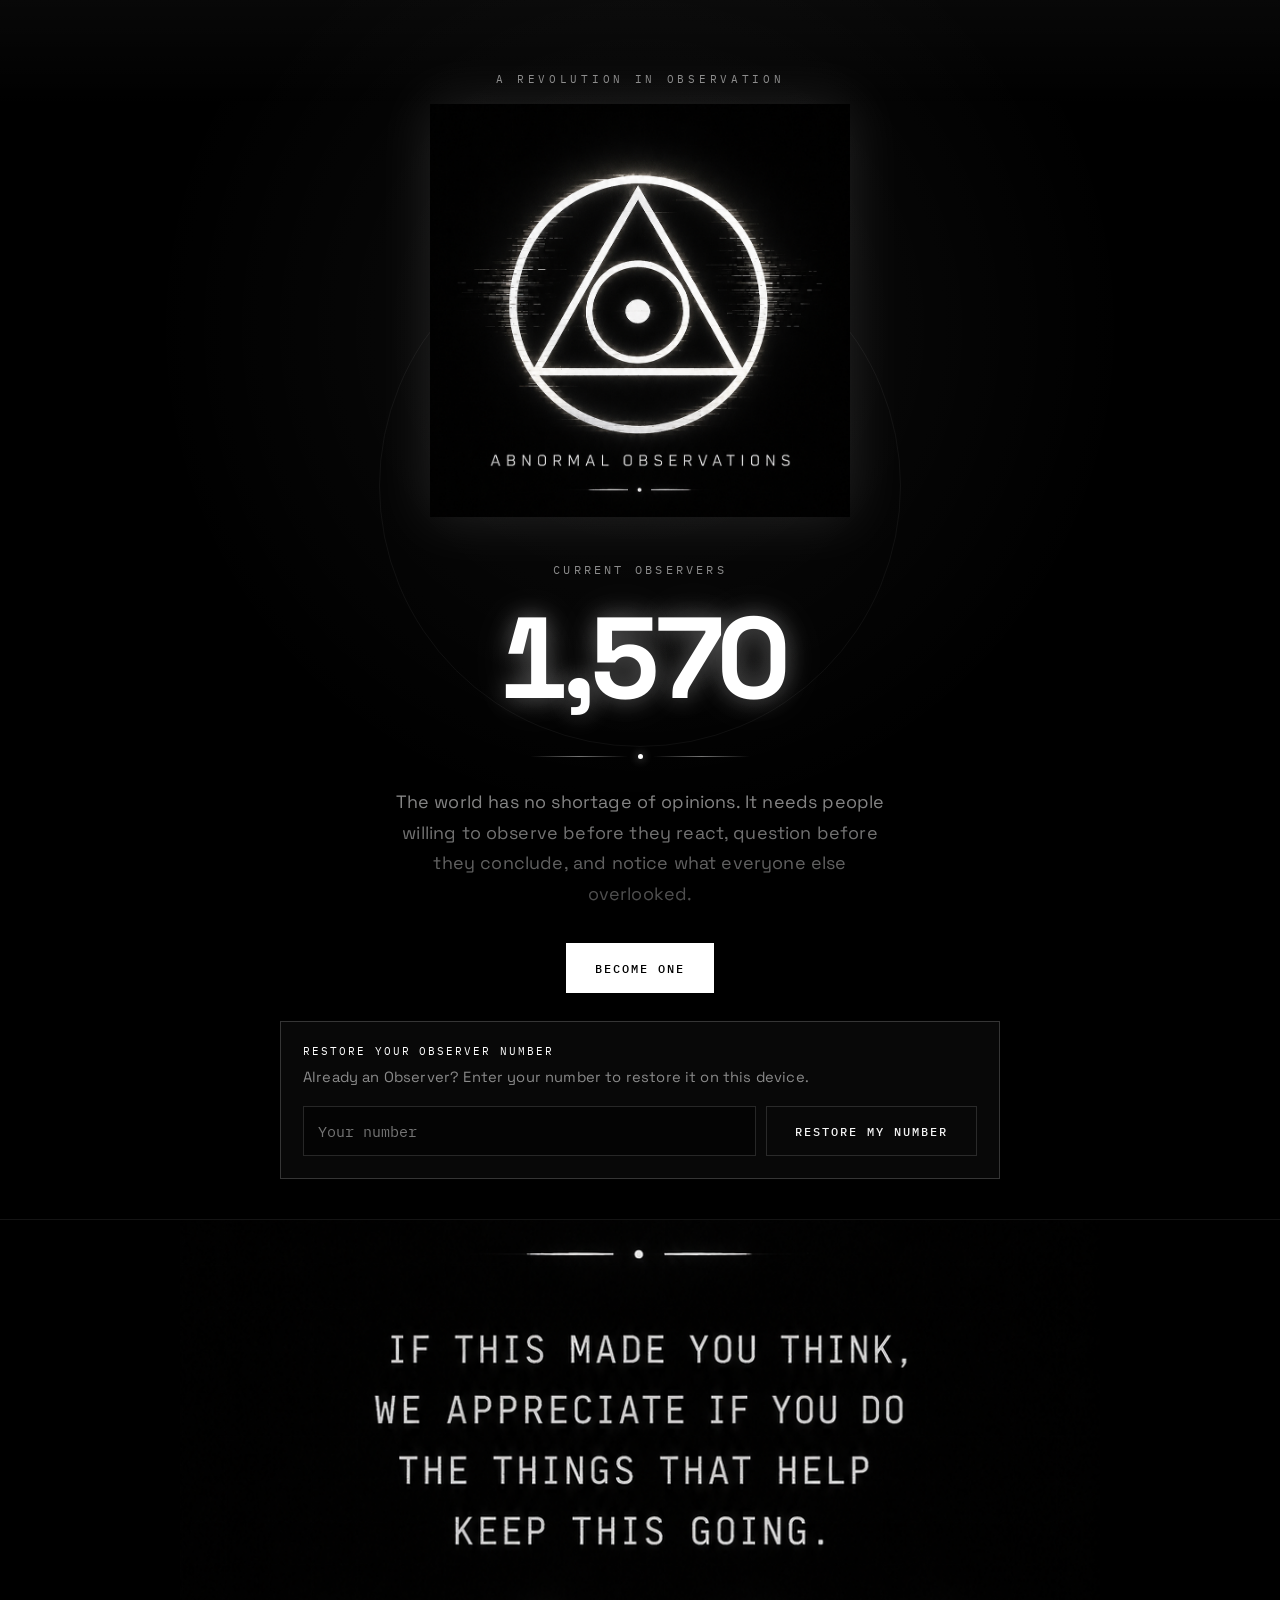
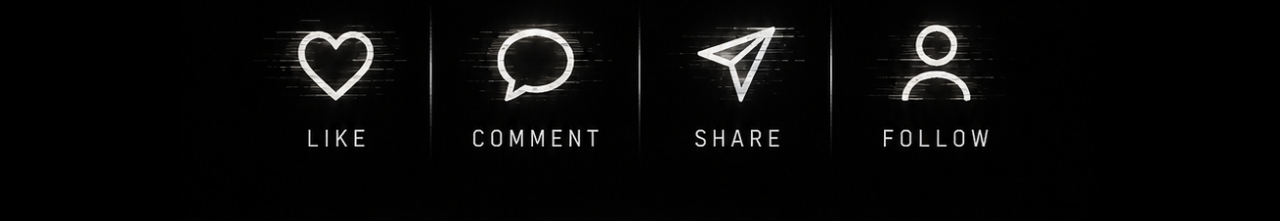
==== commit 4f1cf97c: "Add Restore my number flow and fix observer reclaim on refresh. Co-authored-by: Cursor <cursoragent@" ====
--- a/index.html
+++ b/index.html
@@ -41,10 +41,29 @@
         <button class="btn" type="button" data-join>Become One</button>
       </div>
 
+      <div class="reclaim-panel" data-reclaim-panel hidden>
+        <p class="reclaim-label">Restore your Observer number</p>
+        <p class="reclaim-copy" data-reclaim-message>
+          Already an Observer? Enter your number to restore it on this device.
+        </p>
+        <div class="reclaim-row">
+          <input
+            class="reclaim-input"
+            data-reclaim-input
+            type="number"
+            min="1"
+            inputmode="numeric"
+            placeholder="Your number"
+            aria-label="Your Observer number">
+          <button class="btn secondary" type="button" data-reclaim-restore>Restore my number</button>
+        </div>
+      </div>
+
       <div class="observer-result" data-observer-result>
         <div class="observer-result-inner">
-          <div class="count-label">Signal acquired</div>
+          <div class="count-label">Your designation</div>
           <div class="observer-number">Observer <span data-observer-number></span></div>
+          <p class="observer-note">This number is yours. Remember it.</p>
           <div class="button-row">
             <a class="btn" href="begin.html">Begin Observing</a>
           </div>
--- a/styles.css
+++ b/styles.css
@@ -332,10 +332,74 @@
 
 .observer-number {
   color: #fff;
-  font-size: 1.45rem;
+  font-size: clamp(1.6rem, 5vw, 2.1rem);
   font-weight: 700;
   letter-spacing: 0.04em;
   text-shadow: 0 0 18px rgba(255, 255, 255, 0.35);
+}
+
+.observer-note {
+  margin: 10px 0 0;
+  color: var(--muted);
+  font-family: var(--font-mono);
+  font-size: 0.72rem;
+  letter-spacing: 0.14em;
+  text-transform: uppercase;
+}
+
+.reclaim-panel {
+  margin-top: 28px;
+  padding: 22px;
+  border: 1px solid rgba(255, 255, 255, 0.18);
+  background: rgba(255, 255, 255, 0.03);
+  text-align: left;
+}
+
+.reclaim-panel[hidden] {
+  display: none;
+}
+
+.reclaim-label {
+  margin: 0 0 8px;
+  color: #fff;
+  font-family: var(--font-mono);
+  font-size: 0.68rem;
+  letter-spacing: 0.18em;
+  text-transform: uppercase;
+}
+
+.reclaim-copy {
+  margin: 0 0 16px;
+  color: var(--muted);
+  font-size: 0.92rem;
+  line-height: 1.6;
+}
+
+.reclaim-copy.is-error {
+  color: #ffb4b4;
+}
+
+.reclaim-row {
+  display: flex;
+  flex-wrap: wrap;
+  gap: 10px;
+}
+
+.reclaim-input {
+  flex: 1 1 120px;
+  min-height: 50px;
+  padding: 12px 14px;
+  border: 1px solid var(--line);
+  background: rgba(0, 0, 0, 0.55);
+  color: #fff;
+  font-family: var(--font-mono);
+  font-size: 0.95rem;
+}
+
+.reclaim-input:focus {
+  outline: none;
+  border-color: rgba(255, 255, 255, 0.45);
+  box-shadow: 0 0 0 1px rgba(255, 255, 255, 0.18);
 }
 
 /* ——— Nav ——— */
@@ -408,6 +472,22 @@
 
 .nav-links a:hover::after {
   transform: scaleX(1);
+}
+
+.nav-observer {
+  color: #fff;
+  font-family: var(--font-mono);
+  font-size: 0.68rem;
+  letter-spacing: 0.14em;
+  text-transform: uppercase;
+  padding: 6px 10px;
+  border: 1px solid rgba(255, 255, 255, 0.22);
+  background: rgba(255, 255, 255, 0.04);
+  white-space: nowrap;
+}
+
+.nav-observer[hidden] {
+  display: none;
 }
 
 .nav-toggle {
@@ -495,42 +575,19 @@
   box-shadow: 0 0 0 1px rgba(255, 255, 255, 0.03), 0 30px 80px rgba(0, 0, 0, 0.65);
 }
 
-.video-wrap::before {
-  content: "";
+.video-wrap.is-short {
+  aspect-ratio: 9/16;
+  width: min(360px, 100%);
+  margin-inline: auto;
+}
+
+.video-wrap iframe {
   position: absolute;
   inset: 0;
-  pointer-events: none;
-  background: repeating-linear-gradient(
-    to bottom,
-    transparent,
-    transparent 3px,
-    rgba(255, 255, 255, 0.02) 4px
-  );
-  z-index: 1;
-}
-
-.video-placeholder {
   width: 100%;
   height: 100%;
-  display: grid;
-  place-items: center;
-  text-align: center;
-  padding: 32px;
-  color: var(--muted);
-  font-family: var(--font-mono);
-  font-size: 0.82rem;
-  letter-spacing: 0.08em;
-  line-height: 1.7;
-  background:
-    radial-gradient(circle at center, rgba(255, 255, 255, 0.06), transparent 42%),
-    #000;
-}
-
-.video-placeholder strong {
-  color: #fff;
-  letter-spacing: 0.18em;
-  text-transform: uppercase;
-  font-weight: 500;
+  border: 0;
+  display: block;
 }
 
 .section-title {
@@ -856,6 +913,14 @@
     display: none;
   }
 
+  .nav-observer {
+    order: -1;
+    margin-bottom: 8px;
+    text-align: center;
+    width: 100%;
+  }
+
+  .reclaim-row .btn,
   .button-row .btn,
   .free-offer .btn {
     width: 100%;
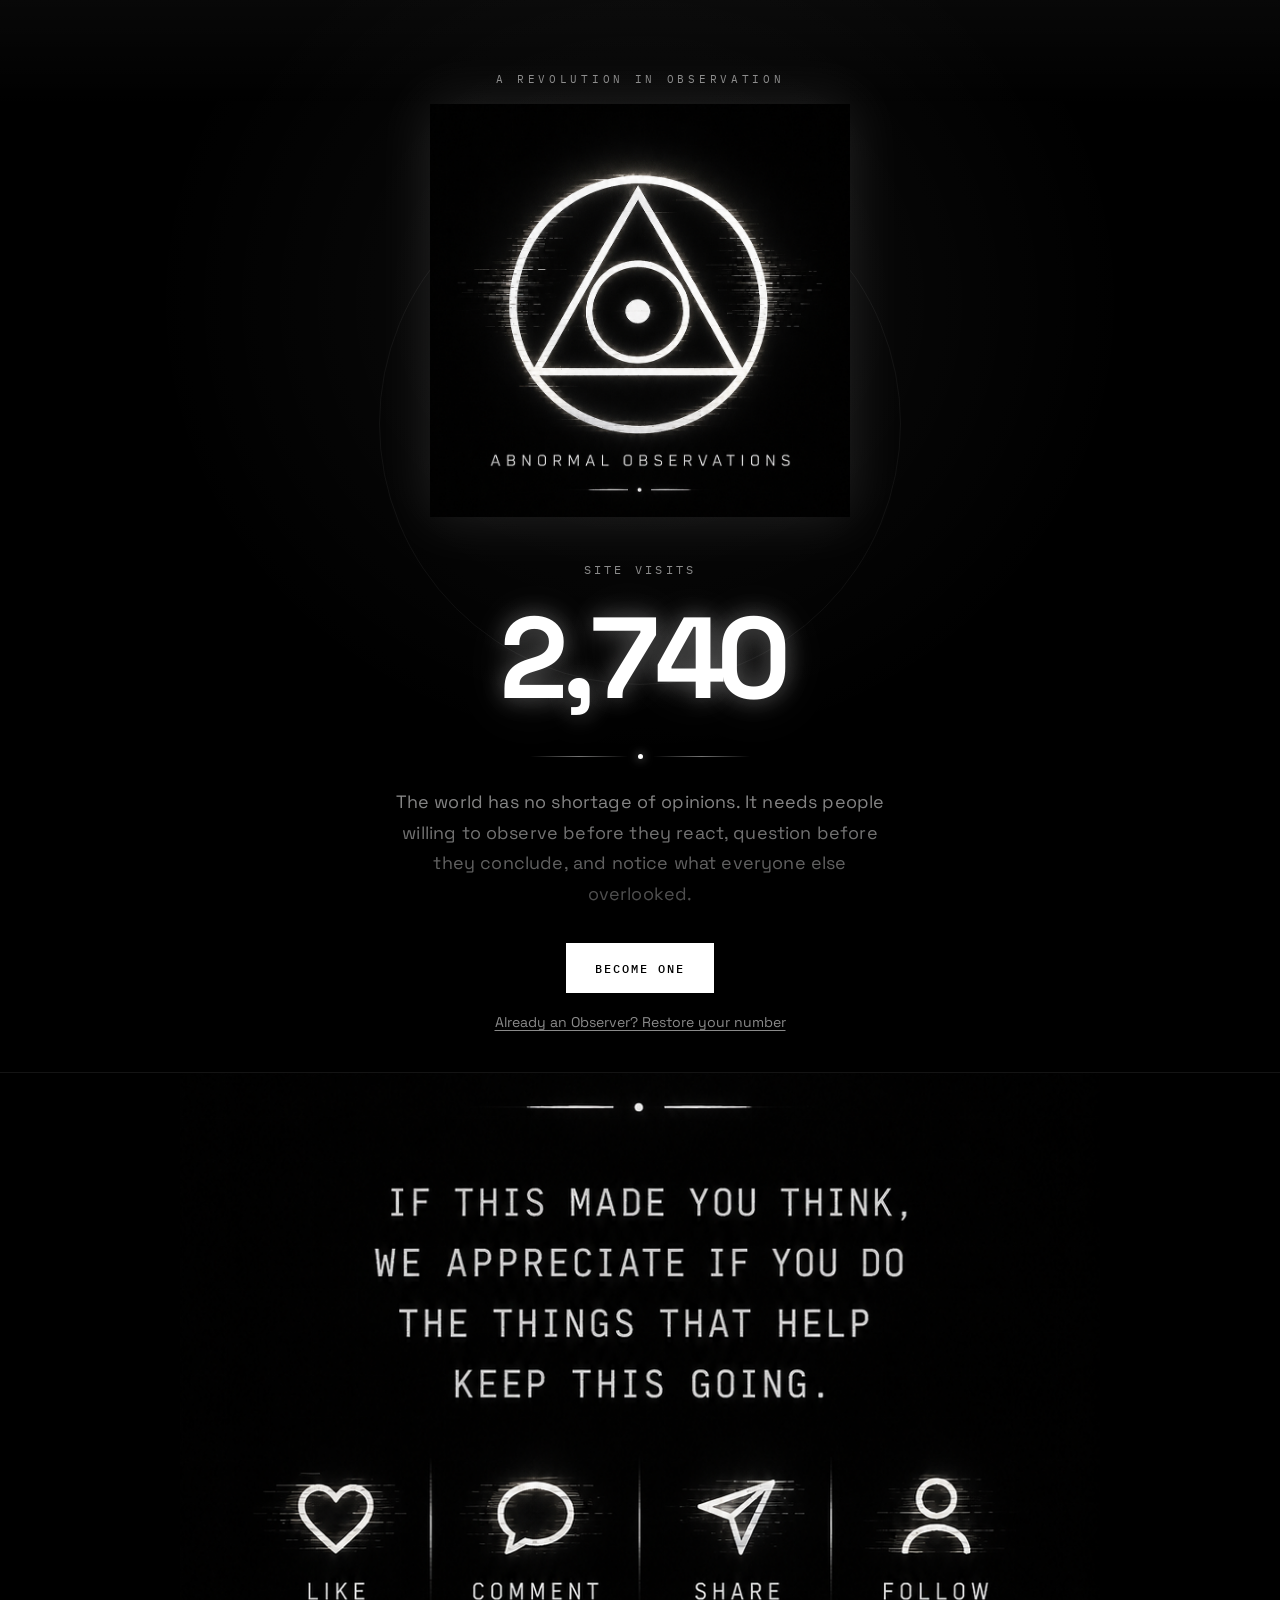
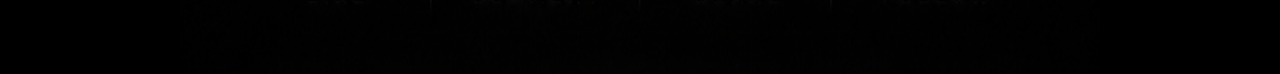
==== commit 52996a75: "Make the homepage counter a real site-visit counter. Every page load increments the shared total imm" ====
--- a/index.html
+++ b/index.html
@@ -26,7 +26,7 @@
       </div>
 
       <div class="signal-block reveal">
-        <p class="count-label">Current Observers</p>
+        <p class="count-label">Site visits</p>
         <p class="count" data-observer-count>1</p>
         <div class="rule" aria-hidden="true"><span></span></div>
       </div>
@@ -41,10 +41,16 @@
         <button class="btn" type="button" data-join>Become One</button>
       </div>
 
+      <p class="reclaim-launch reveal">
+        <button class="text-link" type="button" data-reclaim-toggle>
+          Already an Observer? Restore your number
+        </button>
+      </p>
+
       <div class="reclaim-panel" data-reclaim-panel hidden>
         <p class="reclaim-label">Restore your Observer number</p>
         <p class="reclaim-copy" data-reclaim-message>
-          Already an Observer? Enter your number to restore it on this device.
+          Enter the number you were given on your first visit.
         </p>
         <div class="reclaim-row">
           <input
--- a/styles.css
+++ b/styles.css
@@ -347,6 +347,26 @@
   text-transform: uppercase;
 }
 
+.reclaim-launch {
+  margin: 18px 0 0;
+}
+
+.text-link {
+  padding: 0;
+  border: 0;
+  background: none;
+  color: var(--muted);
+  font: inherit;
+  font-size: 0.88rem;
+  text-decoration: underline;
+  text-underline-offset: 3px;
+  cursor: pointer;
+}
+
+.text-link:hover {
+  color: #fff;
+}
+
 .reclaim-panel {
   margin-top: 28px;
   padding: 22px;
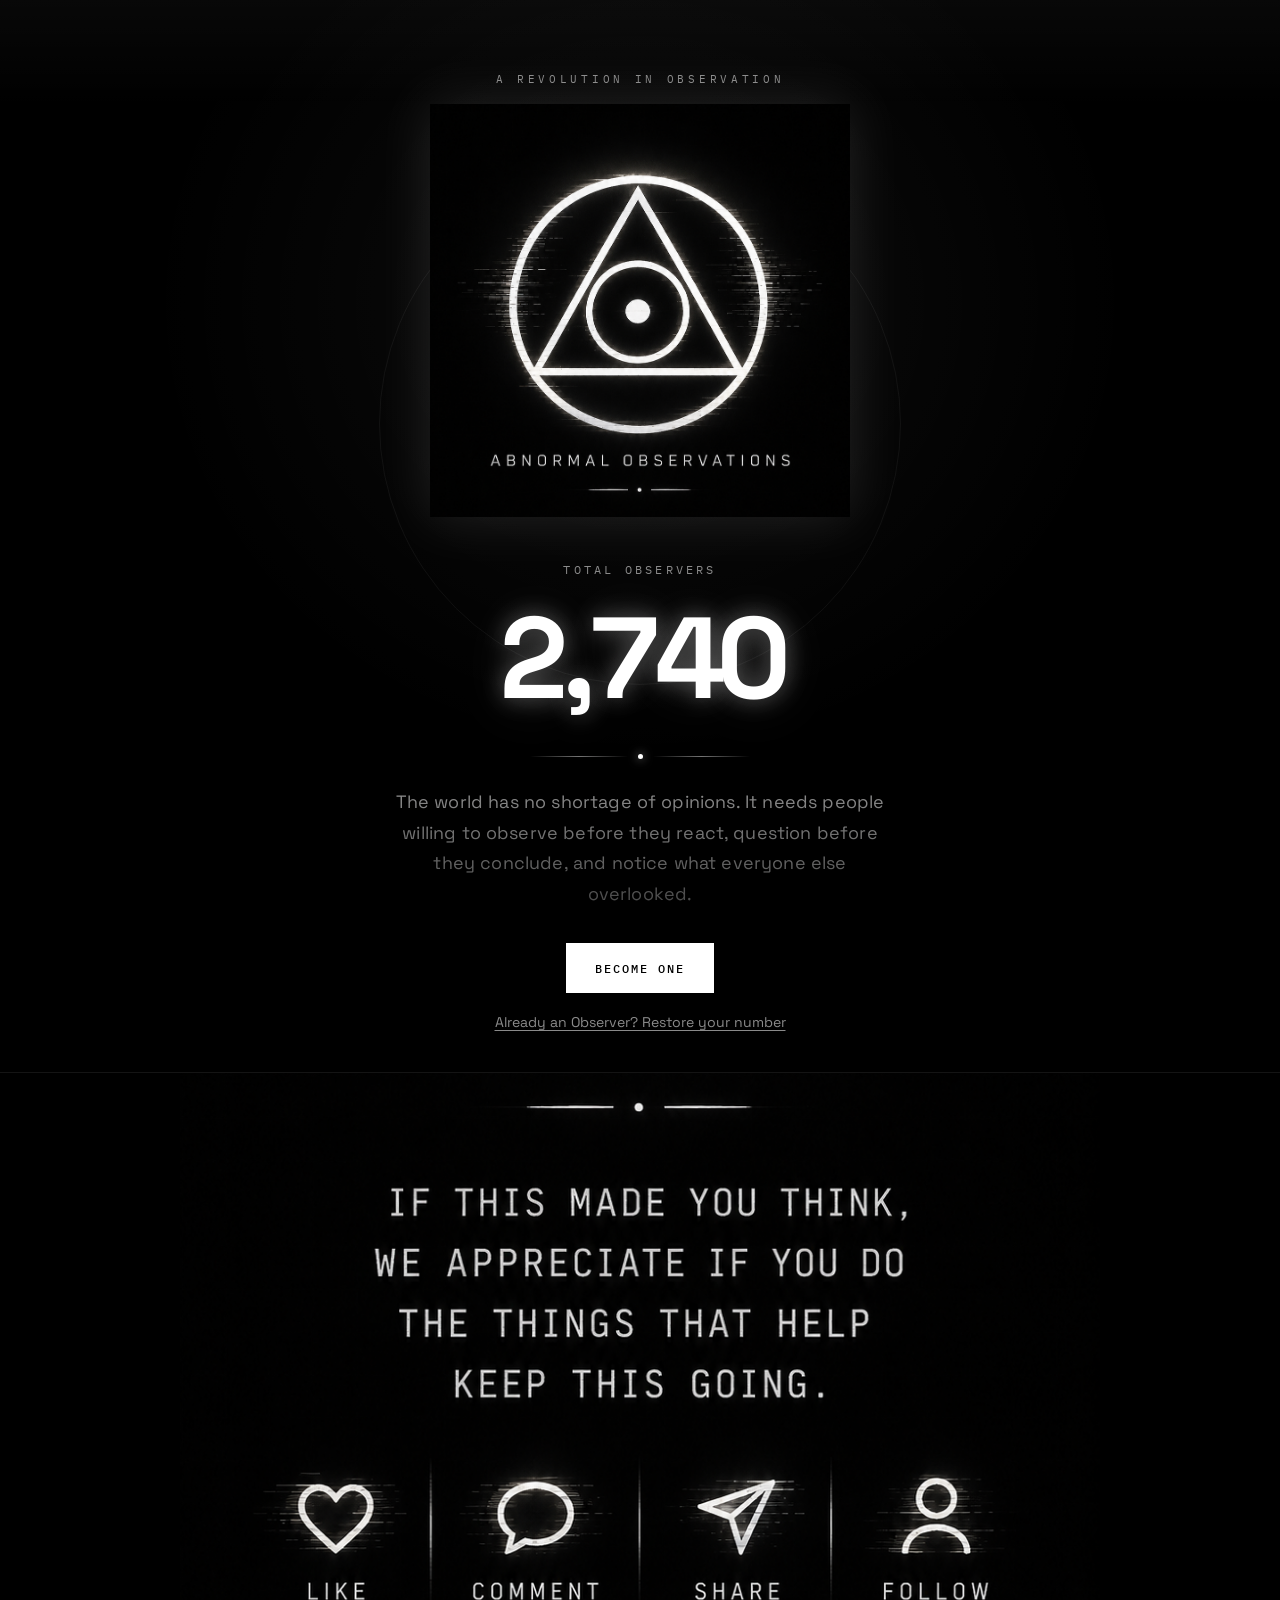
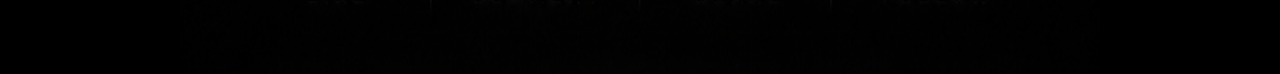
==== commit b1171c3f: "Label the counter Total Observers and frame returns as new maturity. Co-authored-by: Cursor <cursora" ====
--- a/index.html
+++ b/index.html
@@ -26,7 +26,7 @@
       </div>
 
       <div class="signal-block reveal">
-        <p class="count-label">Site visits</p>
+        <p class="count-label">Total Observers</p>
         <p class="count" data-observer-count>1</p>
         <div class="rule" aria-hidden="true"><span></span></div>
       </div>
@@ -69,7 +69,7 @@
         <div class="observer-result-inner">
           <div class="count-label">Your designation</div>
           <div class="observer-number">Observer <span data-observer-number></span></div>
-          <p class="observer-note">This number is yours. Remember it.</p>
+          <p class="observer-note">Yours from first arrival. Every return is a new Observer — one second more mature.</p>
           <div class="button-row">
             <a class="btn" href="begin.html">Begin Observing</a>
           </div>
